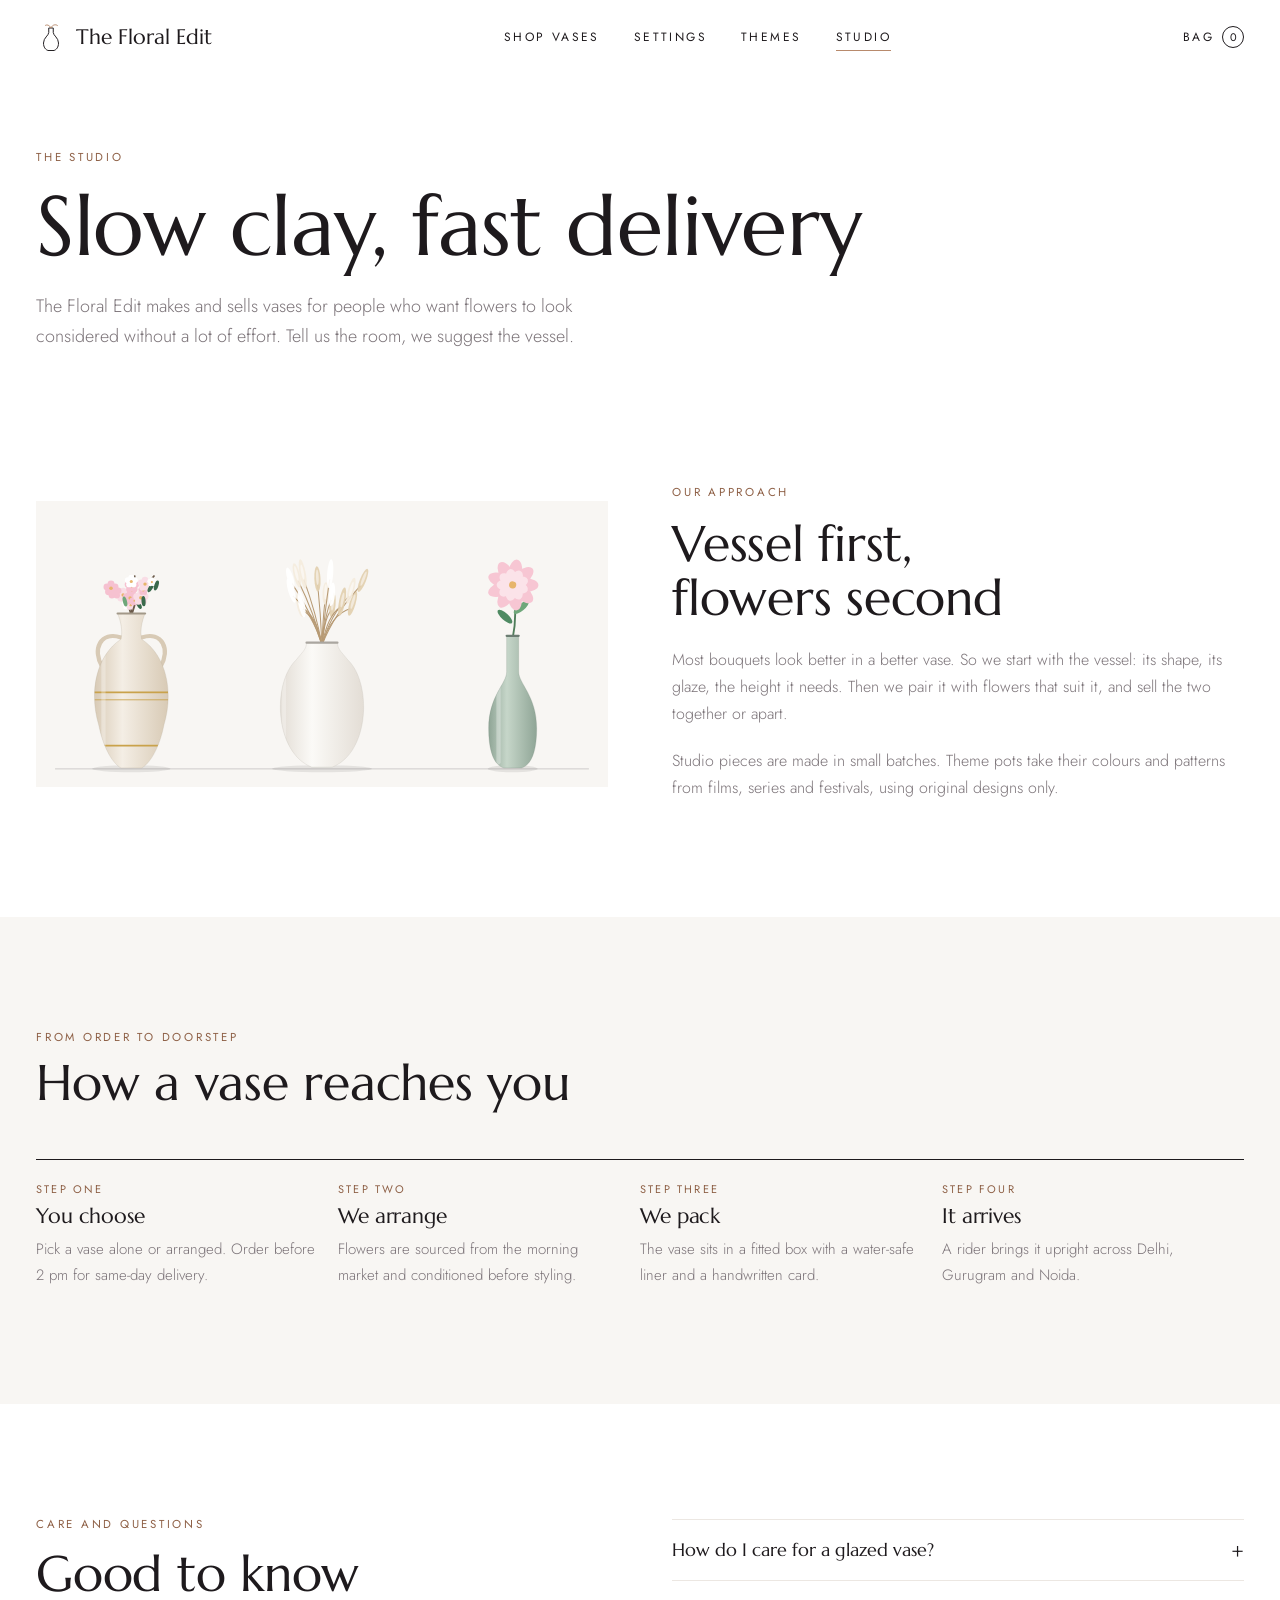
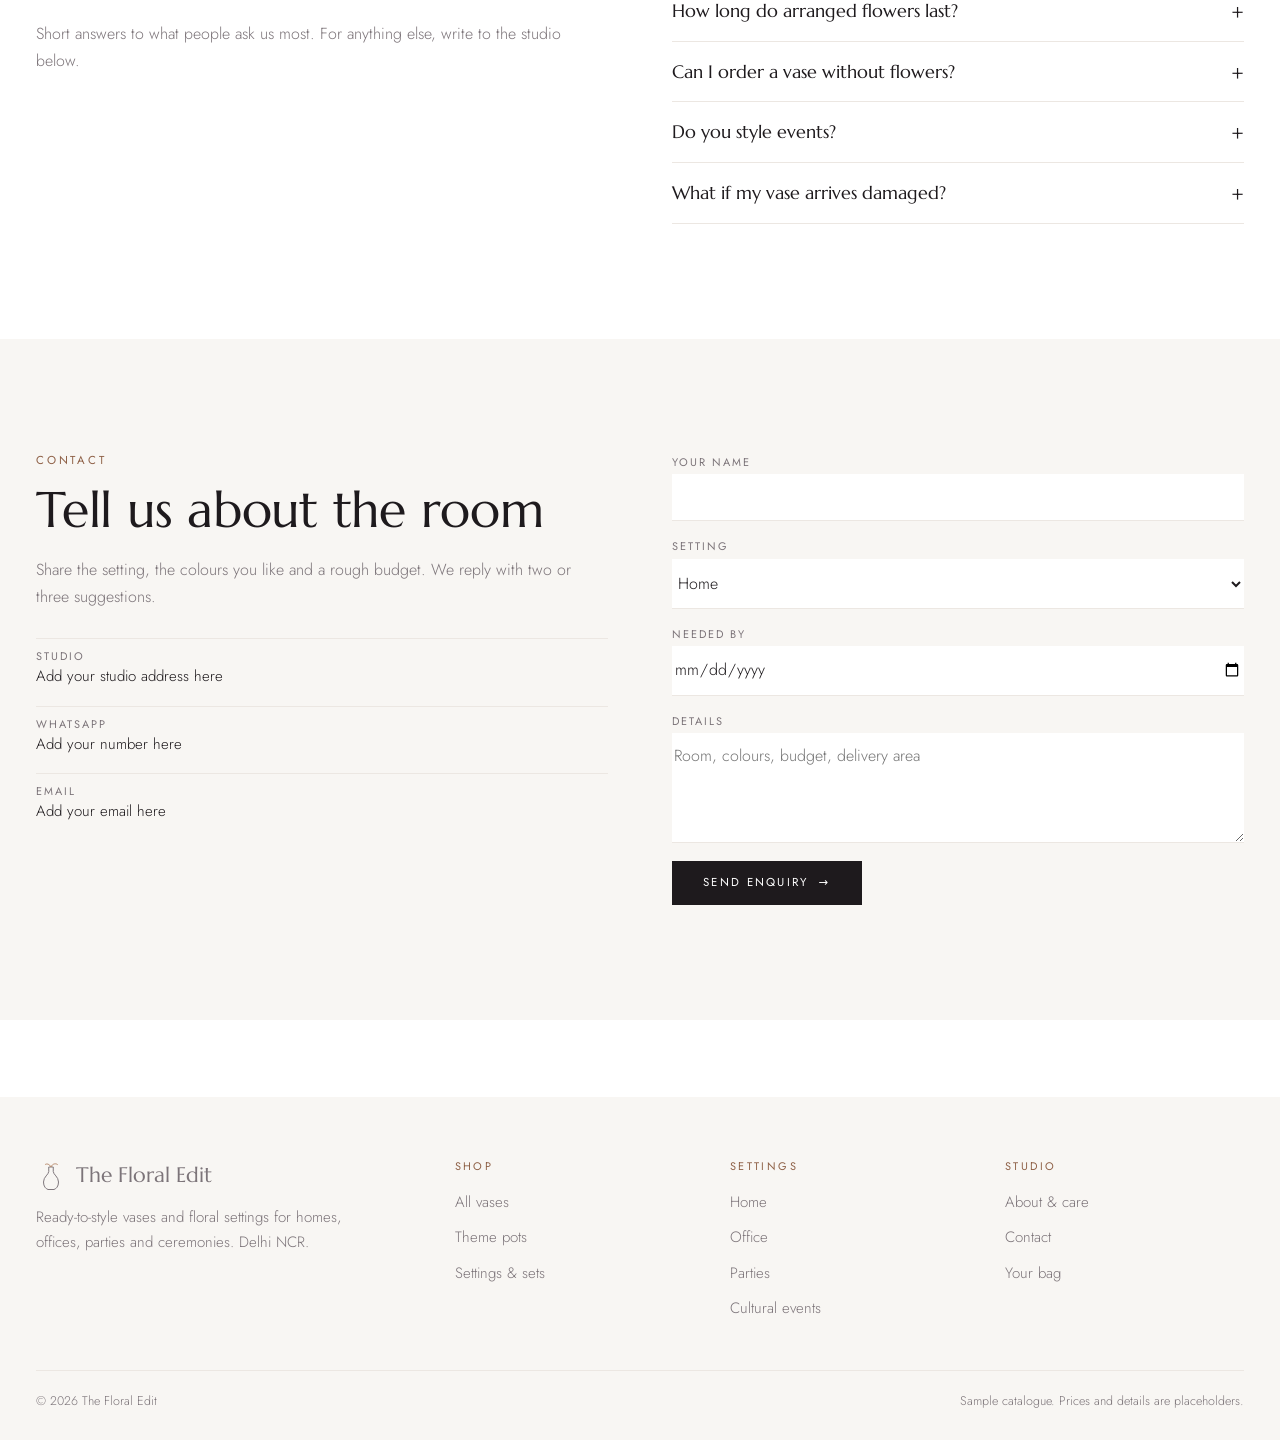
==== about.html @ 70cbea29 "Add files via upload" ====
<!doctype html>
<html lang="en" class="sub"><head><meta charset="utf-8"><meta name="viewport" content="width=device-width,initial-scale=1,viewport-fit=cover">
<title>Studio | The Floral Edit</title>
<link rel="stylesheet" href="https://fonts.googleapis.com/css2?family=Jost:wght@300;400;500&family=Marcellus&display=swap">
<link rel="stylesheet" href="assets/style.css">
<style>#contact{scroll-margin-top:96px}</style>
</head><body>
<main>
  <div class="wrap">
    <div class="intro"><span class="eyebrow">The studio</span><h1>Slow clay, fast delivery</h1>
      <p>The Floral Edit makes and sells vases for people who want flowers to look considered without a lot of effort. Tell us the room, we suggest the vessel.</p></div>
  </div>

  <section class="sec">
    <div class="wrap cols">
      <div class="set-pic" data-rv="scale" id="pic"></div>
      <div class="set-txt" data-rv>
        <span class="eyebrow">Our approach</span>
        <h2>Vessel first, flowers second</h2>
        <p class="mute">Most bouquets look better in a better vase. So we start with the vessel: its shape, its glaze, the height it needs. Then we pair it with flowers that suit it, and sell the two together or apart.</p>
        <p class="mute">Studio pieces are made in small batches. Theme pots take their colours and patterns from films, series and festivals, using original designs only.</p>
      </div>
    </div>
  </section>

  <section class="sec band">
    <div class="wrap">
      <div class="head" data-rv><div><span class="eyebrow">From order to doorstep</span><h2>How a vase reaches you</h2></div></div>
      <div class="steps" data-stagger>
        <div class="step" data-rv><span class="n">Step one</span><h3>You choose</h3><p>Pick a vase alone or arranged. Order before 2 pm for same-day delivery.</p></div>
        <div class="step" data-rv><span class="n">Step two</span><h3>We arrange</h3><p>Flowers are sourced from the morning market and conditioned before styling.</p></div>
        <div class="step" data-rv><span class="n">Step three</span><h3>We pack</h3><p>The vase sits in a fitted box with a water-safe liner and a handwritten card.</p></div>
        <div class="step" data-rv><span class="n">Step four</span><h3>It arrives</h3><p>A rider brings it upright across Delhi, Gurugram and Noida.</p></div>
      </div>
    </div>
  </section>

  <section class="sec">
    <div class="wrap cols" style="align-items:start">
      <div data-rv style="display:grid;gap:18px"><span class="eyebrow">Care and questions</span><h2>Good to know</h2><p class="mute">Short answers to what people ask us most. For anything else, write to the studio below.</p></div>
      <div data-rv>
        <details><summary>How do I care for a glazed vase?</summary><p>Wash by hand with warm water and mild soap. Dry upright. Avoid dishwashers and sudden temperature changes.</p></details>
        <details><summary>How long do arranged flowers last?</summary><p>Fresh arrangements typically last five to seven days with fresh water every second day. Dried and preserved pieces last a year or more away from direct sun.</p></details>
        <details><summary>Can I order a vase without flowers?</summary><p>Yes. Every vase has a vase-only option, packed empty and ready for your own flowers.</p></details>
        <details><summary>Do you style events?</summary><p>Yes. Use the form below for weddings, pujas, mehendis, dinners and office events. We usually reply within a day.</p></details>
        <details><summary>What if my vase arrives damaged?</summary><p>Message us within 24 hours with a photo and we will replace it.</p></details>
      </div>
    </div>
  </section>

  <section class="sec band" id="contact">
    <div class="wrap cols" style="align-items:start">
      <div style="display:grid;gap:18px" data-rv>
        <span class="eyebrow">Contact</span><h2>Tell us about the room</h2>
        <p class="mute">Share the setting, the colours you like and a rough budget. We reply with two or three suggestions.</p>
        <div class="deets" style="margin-top:10px">
          <div><span>Studio</span>Add your studio address here</div>
          <div><span>WhatsApp</span>Add your number here</div>
          <div><span>Email</span>Add your email here</div>
        </div>
      </div>
      <form class="form" id="f" data-rv novalidate>
        <label for="f1">Your name<input id="f1" autocomplete="name"></label>
        <label for="f2">Setting<select id="f2" style="width:100%"><option>Home</option><option>Office</option><option>Party</option><option>Cultural event</option><option>Theme pot</option></select></label>
        <label for="f3">Needed by<input id="f3" type="date"></label>
        <label for="f4">Details<textarea id="f4" placeholder="Room, colours, budget, delivery area"></textarea></label>
        <button class="btn" type="submit" style="justify-self:start">Send enquiry</button>
        <div class="note" id="fm" hidden></div>
      </form>
    </div>
  </section>
</main>
<script src="assets/data.js"></script>
<script src="assets/art.js"></script>
<script src="assets/app.js"></script>
<script>
(function(){
  App.layout('about');
  var D=DATA;
  document.getElementById('pic').innerHTML=Art.group(['aurelia','moonlight','wren'].map(function(id){return {p:D.byId[id],arranged:true}}));
  document.getElementById('f').addEventListener('submit',function(e){
    e.preventDefault();var n=document.getElementById('f1').value.trim(),m=document.getElementById('fm');m.hidden=false;
    m.textContent=n?'Thanks, '+n+'. This preview form is not connected to an inbox yet, so connect it to WhatsApp or email before going live.':'Please add your name so we know who to reply to.';
    if(!n)document.getElementById('f1').focus();
  });
  App.reveal();
})();
</script>
</body></html>
---- assets/style.css ----
/* The Floral Edit: white, airy, hairline. One deliberate light look. */
:root{
  --bg:#FFFFFF; --soft:#F8F6F3; --soft2:#F0ECE7; --ink:#1E1A1D; --mute:#7C7479; --line:#ECE7E2;
  --accent:#B88A6C; --accent-d:#8E6046; --sage:#8FA596;
  --display:"Marcellus",Georgia,serif; --body:"Jost",system-ui,sans-serif; --ease:cubic-bezier(.2,.7,.2,1);
  color-scheme:light;
}
*{box-sizing:border-box}
html{scroll-behavior:smooth;background:#fff}
html.sub{padding-top:env(safe-area-inset-top,0px);padding-bottom:env(safe-area-inset-bottom,0px)}
body{margin:0;background:var(--bg);color:var(--ink);font:300 16px/1.7 var(--body);-webkit-font-smoothing:antialiased;animation:pagein .9s var(--ease) both}
@keyframes pagein{from{opacity:0}to{opacity:1}}
img,svg{max-width:100%}
a{color:inherit}
h1,h2,h3,h4{font-family:var(--display);font-weight:400;margin:0;line-height:1.08;text-wrap:balance;letter-spacing:-.005em}
h1{font-size:clamp(2.7rem,6.6vw,5.3rem)}
h2{font-size:clamp(1.9rem,4vw,3.1rem)}
h3{font-size:1.3rem}
p{margin:0;max-width:62ch}
:focus-visible{outline:1.5px solid var(--accent);outline-offset:3px}
.wrap{max-width:1240px;margin:0 auto;padding-left:max(16px,env(safe-area-inset-left,0px));padding-right:max(16px,env(safe-area-inset-right,0px))}
.eyebrow{font:400 11.5px/1 var(--body);letter-spacing:.24em;text-transform:uppercase;color:var(--accent-d)}
.mute{color:var(--mute)}
.sec{padding-block:clamp(64px,9vw,116px)}
.band{background:var(--soft)}
.head{display:flex;justify-content:space-between;align-items:flex-end;gap:20px 40px;flex-wrap:wrap;margin-bottom:clamp(28px,4vw,48px)}
.head>div{display:grid;gap:14px;min-width:0}
.head p{color:var(--mute);max-width:46ch}
.orn{display:block;width:84px;height:14px;margin:0 0 4px;color:var(--accent)}

/* buttons */
.btn{position:relative;display:inline-flex;align-items:center;gap:10px;padding:15px 30px;border:1px solid var(--ink);background:var(--ink);color:#fff;font:400 11.5px/1 var(--body);letter-spacing:.2em;text-transform:uppercase;text-decoration:none;cursor:pointer;overflow:hidden;transition:color .4s var(--ease),background .4s var(--ease),border-color .4s}
.btn::after{content:"\2192";transition:transform .4s var(--ease)}
.btn:hover::after{transform:translateX(5px)}
.btn:hover{background:var(--accent);border-color:var(--accent)}
.btn.ghost{background:transparent;color:var(--ink)}
.btn.ghost:hover{background:var(--ink);color:#fff;border-color:var(--ink)}
.btn.sm{padding:12px 20px}
.btn.plain::after{display:none}
.link{font:400 12px/1 var(--body);letter-spacing:.18em;text-transform:uppercase;text-decoration:none;border-bottom:1px solid var(--accent);padding-bottom:6px;white-space:nowrap}
.link:hover{color:var(--accent-d)}

/* header */
.hdr{position:sticky;top:env(safe-area-inset-top,0px);z-index:60;background:rgba(255,255,255,.88);backdrop-filter:blur(14px);-webkit-backdrop-filter:blur(14px);border-bottom:1px solid transparent;transition:border-color .4s,box-shadow .4s}
.hdr.scrolled{border-bottom-color:var(--line)}
.hdr-in{display:flex;align-items:center;justify-content:space-between;gap:16px;height:74px}
.logo{display:flex;align-items:center;gap:10px;text-decoration:none;font:400 21px/1 var(--display);white-space:nowrap}
.logo svg{width:30px;height:30px;flex:none}
.nav{display:flex;gap:34px}
.nav a{position:relative;text-decoration:none;font:400 12px/1 var(--body);letter-spacing:.2em;text-transform:uppercase;padding:8px 0}
.nav a::after{content:"";position:absolute;left:0;right:0;bottom:0;height:1px;background:var(--accent);transform:scaleX(0);transform-origin:left;transition:transform .5s var(--ease)}
.nav a:hover::after,.nav a.on::after{transform:scaleX(1)}
.hdr-r{display:flex;align-items:center;gap:18px}
.bag{font:400 12px/1 var(--body);letter-spacing:.2em;text-transform:uppercase;text-decoration:none;display:flex;align-items:center;gap:8px}
.bag b{display:inline-grid;place-items:center;min-width:22px;height:22px;border:1px solid var(--ink);border-radius:50%;font-weight:400;font-size:11px;letter-spacing:0;transition:background .3s,color .3s}
.bag b.bump{animation:bump .5s var(--ease)}
@keyframes bump{40%{transform:scale(1.35);background:var(--accent);color:#fff;border-color:var(--accent)}}
.burger{display:none;width:40px;height:40px;background:none;border:0;cursor:pointer;position:relative;padding:0}
.burger i{position:absolute;left:10px;right:10px;height:1px;background:var(--ink);transition:transform .4s var(--ease),top .4s var(--ease)}
.burger i:nth-child(1){top:16px}.burger i:nth-child(2){top:23px}
.burger[aria-expanded="true"] i:nth-child(1){top:20px;transform:rotate(45deg)}
.burger[aria-expanded="true"] i:nth-child(2){top:20px;transform:rotate(-45deg)}
.prog{position:absolute;left:0;bottom:-1px;height:1px;width:0;background:var(--accent)}

/* reveal on scroll */
.rv{opacity:0;transform:translateY(34px);transition:opacity 1.1s var(--ease),transform 1.1s var(--ease);transition-delay:var(--d,0s)}
.rv.in{opacity:1;transform:none}
.rv.fade{transform:none}
.rv.scale{transform:scale(.96)}
.rv.scale.in{transform:none}
[data-par]{will-change:transform}

/* masthead */
.hero{display:grid;grid-template-columns:1.05fr .95fr;gap:clamp(24px,5vw,72px);align-items:center;padding-block:clamp(28px,5vw,64px) clamp(24px,4vw,48px)}
.hero-copy{display:grid;gap:26px;min-width:0}
.hero-copy .lede{font-size:18px;color:var(--mute);max-width:44ch}
.hero-copy h1 span{display:inline-block;overflow:hidden;vertical-align:top}
.hero-copy h1 span i{display:inline-block;font-style:normal;transform:translateY(105%);animation:rise 1.2s var(--ease) forwards;animation-delay:var(--d,.1s)}
@keyframes rise{to{transform:none}}
.hero-copy h1 em{font-style:normal;color:var(--accent-d)}
.cta{display:flex;gap:14px;flex-wrap:wrap}
.hero-art{position:relative;width:100%;max-width:500px;margin-left:auto;aspect-ratio:240/410}
.hero-art .arch{position:absolute;left:8%;right:8%;top:20%;bottom:0;border-radius:999px 999px 0 0;background:linear-gradient(180deg,var(--soft2),var(--soft))}
.hero-art svg{position:absolute;inset:0;width:100%;height:100%;overflow:visible}
.draw{stroke-dasharray:1;stroke-dashoffset:1;animation:draw 2.2s var(--ease) forwards}
@keyframes draw{to{stroke-dashoffset:0}}
.outline{animation:fadeout 1s 2.9s forwards}
@keyframes fadeout{to{opacity:0}}
.colour{opacity:0;animation:fadein 1.6s 2.1s var(--ease) forwards}
@keyframes fadein{to{opacity:1}}
.petal{position:absolute;top:-6%;width:14px;height:14px;border-radius:70% 0 70% 0;background:#F3C2CF;opacity:0;animation:fall linear infinite;pointer-events:none}
@keyframes fall{0%{transform:translate(0,0) rotate(0);opacity:0}10%{opacity:.75}90%{opacity:.6}100%{transform:translate(var(--dx,40px),105vh) rotate(380deg);opacity:0}}

/* marquee */
.marq{overflow:hidden;border-block:1px solid var(--line);padding-block:20px;background:#fff}
.marq-t{display:flex;gap:56px;width:max-content;animation:marq 46s linear infinite;font:400 1.5rem/1 var(--display);color:var(--ink)}
.marq-t span{display:flex;align-items:center;gap:56px;white-space:nowrap}
.marq-t span::after{content:"";width:9px;height:9px;border:1px solid var(--accent);border-radius:50% 0 50% 0;transform:rotate(45deg)}
@keyframes marq{to{transform:translateX(-50%)}}

/* product cards */
.grid{display:grid;grid-template-columns:repeat(auto-fill,minmax(250px,1fr));gap:44px 26px}
.card{position:relative;display:grid;gap:14px;align-content:start;min-width:0}
.card .aw{position:relative;overflow:hidden}
.card .art{position:relative;background:var(--soft);aspect-ratio:4/5;display:grid;place-items:end center;overflow:hidden;text-decoration:none}
.card .art svg{width:80%;height:auto;display:block;margin-bottom:6%;transition:transform .9s var(--ease)}
.card:hover .art svg{transform:translateY(-8px) scale(1.03)}
.card .badge{position:absolute;left:12px;top:12px;font:400 10px/1 var(--body);letter-spacing:.18em;text-transform:uppercase;background:#fff;padding:7px 9px;z-index:2}
.card .quick{position:absolute;left:12px;right:12px;bottom:12px;z-index:2;transform:translateY(130%);transition:transform .6s var(--ease)}
.card:hover .quick,.card:focus-within .quick{transform:none}
@media (hover:none){.card .quick{transform:none}}
.card .quick .btn{width:100%;justify-content:center;background:#fff;color:var(--ink);border-color:#fff}
.card .quick .btn:hover{background:var(--ink);color:#fff;border-color:var(--ink)}
.card .meta{display:flex;justify-content:space-between;gap:12px;align-items:baseline}
.card h3{font-size:1.2rem}
.card h3 a{text-decoration:none}
.card .price{font:400 14px/1 var(--body);white-space:nowrap}
.card .sub{font-size:13.5px;color:var(--mute)}

/* settings tiles */
.tiles{display:grid;grid-template-columns:repeat(2,1fr);gap:24px}
.tile{position:relative;display:grid;gap:14px;text-decoration:none;min-width:0}
.tile .pic{overflow:hidden;background:var(--soft);aspect-ratio:16/11}
.tile .pic svg{width:100%;height:100%;display:block;transition:transform 1.2s var(--ease);object-fit:cover}
.tile:hover .pic svg{transform:scale(1.05)}
.tile .row{display:flex;justify-content:space-between;align-items:baseline;gap:12px}
.tile h3{font-size:1.6rem}
.tile .t{font-size:14px;color:var(--mute)}

/* theme strip */
.strip{display:flex;gap:22px;overflow-x:auto;padding-bottom:18px;scroll-snap-type:x proximity;scrollbar-width:thin;scrollbar-color:var(--line) transparent}
.strip .card{flex:0 0 min(260px,70vw);scroll-snap-align:start}

/* values */
.vals{display:grid;grid-template-columns:repeat(3,1fr);gap:40px}
.val{display:grid;gap:14px;align-content:start}
.val svg{width:56px;height:56px;color:var(--accent)}
.val p{color:var(--mute);font-size:15px}

/* filters */
.bar{display:flex;gap:14px 28px;flex-wrap:wrap;align-items:center;justify-content:space-between;border-block:1px solid var(--line);padding-block:14px;margin-bottom:36px}
.chips{display:flex;gap:6px 22px;flex-wrap:wrap}
.chip{background:none;border:0;border-bottom:1px solid transparent;padding:8px 0;font:400 12px/1 var(--body);letter-spacing:.18em;text-transform:uppercase;color:var(--mute);cursor:pointer;transition:color .3s,border-color .3s}
.chip:hover{color:var(--ink)}
.chip[aria-pressed="true"],.chip[aria-selected="true"]{color:var(--ink);border-bottom-color:var(--accent)}
.sel{display:flex;gap:12px;align-items:center;flex-wrap:wrap;font-size:13px;color:var(--mute)}
select,input,textarea{font:300 16px/1.4 var(--body);color:var(--ink);background:#fff;border:0;border-bottom:1px solid var(--line);padding:12px 2px;border-radius:0;width:100%;transition:border-color .3s}
select{width:auto;padding-right:6px;cursor:pointer}
input:focus,textarea:focus,select:focus{outline:none;border-bottom-color:var(--accent)}
textarea{min-height:110px;resize:vertical}
label{display:grid;gap:4px;font:400 11px/1.4 var(--body);letter-spacing:.18em;text-transform:uppercase;color:var(--mute)}
.empty{padding:60px 0;text-align:center;color:var(--mute)}

/* page intro */
.intro{padding-block:clamp(40px,6vw,84px) clamp(8px,2vw,20px);display:grid;gap:18px}
.intro p{color:var(--mute);font-size:18px;max-width:54ch}

/* settings page */
.set{display:grid;grid-template-columns:1.2fr .8fr;gap:clamp(24px,5vw,72px);align-items:center;padding-block:clamp(40px,6vw,84px);border-top:1px solid var(--line)}
.set.flip{grid-template-columns:.8fr 1.2fr}
.set.flip .set-pic{order:2}
.set-pic{background:var(--soft);overflow:hidden;min-width:0}
.set-pic svg{display:block;width:100%;height:auto}
.set-txt{display:grid;gap:20px;min-width:0}
.set-txt ul{margin:0;padding:0;list-style:none;display:grid;gap:10px}
.set-txt li{padding-left:22px;position:relative;font-size:15px;color:var(--mute)}
.set-txt li::before{content:"";position:absolute;left:0;top:.65em;width:10px;height:1px;background:var(--accent)}
.looks{display:grid;grid-template-columns:repeat(2,1fr);gap:22px;padding-bottom:clamp(40px,6vw,84px)}
.look{background:var(--soft);display:grid;gap:0;min-width:0}
.look .pic{padding:18px 12px 0}
.look .pic svg{display:block;width:100%;height:auto}
.look .inf{background:#fff;border:1px solid var(--line);border-top:0;padding:20px;display:grid;gap:10px}
.look .inf .row{display:flex;justify-content:space-between;gap:12px;align-items:baseline;flex-wrap:wrap}
.look small{font-size:13px;color:var(--mute)}
.look s{color:var(--mute);margin-right:8px;font-size:13px}

/* themes */
.tgrid{display:grid;grid-template-columns:repeat(auto-fill,minmax(300px,1fr));gap:40px 28px}
.tcard{display:grid;gap:16px;align-content:start;min-width:0}
.tcard .pic{background:var(--soft);aspect-ratio:1/1.05;display:grid;place-items:end center;overflow:hidden;position:relative}
.tcard .pic svg{width:72%;height:auto;margin-bottom:5%;transition:transform 1s var(--ease)}
.tcard:hover .pic svg{transform:translateY(-8px) rotate(-1deg)}
.tcard .insp{font:400 11px/1.5 var(--body);letter-spacing:.16em;text-transform:uppercase;color:var(--accent-d)}
.tcard h3{font-size:1.5rem}
.tcard p{font-size:15px;color:var(--mute)}
.swatches{display:flex;gap:6px}
.swatches i{width:14px;height:14px;border-radius:50%;border:1px solid rgba(0,0,0,.08)}
.tcard .row{display:flex;justify-content:space-between;gap:12px;align-items:center;flex-wrap:wrap}
.fine{font-size:12.5px;color:var(--mute);max-width:80ch;line-height:1.6;border-top:1px solid var(--line);padding-top:18px;margin-top:48px}

/* product page */
.crumb{font:400 11.5px/1 var(--body);letter-spacing:.18em;text-transform:uppercase;color:var(--mute);padding-block:26px 8px}
.crumb a{text-decoration:none}
.pd{display:grid;grid-template-columns:1.1fr .9fr;gap:clamp(28px,5vw,72px);align-items:start;padding-bottom:clamp(40px,6vw,80px)}
.pd-art{position:relative;background:var(--soft);aspect-ratio:1/1.08;display:grid;place-items:end center;overflow:hidden;min-width:0}
.pd-art svg{width:74%;height:auto;margin-bottom:4%}
.pd-info{display:grid;gap:22px;min-width:0}
.pd-info .price{font:400 1.5rem/1 var(--display)}
.opts{display:grid;gap:10px}
.opt{display:flex;justify-content:space-between;align-items:center;gap:12px;padding:16px 18px;border:1px solid var(--line);cursor:pointer;transition:border-color .3s,background .3s}
.opt:hover{border-color:var(--ink)}
.opt[aria-checked="true"]{border-color:var(--ink);background:var(--soft)}
.opt small{color:var(--mute);display:block;font-size:13px}
.opt span:last-child{font-size:14px;white-space:nowrap}
.qty{display:inline-flex;align-items:center;border:1px solid var(--line)}
.qty button{width:40px;height:44px;background:none;border:0;cursor:pointer;font-size:18px;color:var(--ink)}
.qty b{min-width:34px;text-align:center;font-weight:400}
.spec{display:grid;gap:0;border-top:1px solid var(--line);font-size:14px}
.spec div{display:flex;justify-content:space-between;gap:20px;padding:12px 0;border-bottom:1px solid var(--line)}
.spec span:first-child{color:var(--mute)}
.pills{display:flex;gap:8px;flex-wrap:wrap}
.pills a{font:400 11px/1 var(--body);letter-spacing:.16em;text-transform:uppercase;text-decoration:none;border:1px solid var(--line);padding:9px 12px;transition:border-color .3s}
.pills a:hover{border-color:var(--ink)}

/* cart */
.cart{display:grid;grid-template-columns:1.4fr .8fr;gap:clamp(28px,5vw,64px);align-items:start;padding-bottom:clamp(48px,7vw,96px)}
.line{display:grid;grid-template-columns:96px 1fr auto;gap:18px;padding-block:20px;border-bottom:1px solid var(--line);align-items:center}
.line:first-child{border-top:1px solid var(--line)}
.line .th{background:var(--soft);aspect-ratio:4/5;display:grid;place-items:end center;overflow:hidden}
.line .th svg{width:84%;height:auto}
.line h3{font-size:1.15rem}
.line .sub{font-size:13.5px;color:var(--mute)}
.line .ctl{display:flex;gap:16px;align-items:center;margin-top:10px;flex-wrap:wrap}
.line .ctl button.x{background:none;border:0;border-bottom:1px solid var(--line);font:400 11px/1.6 var(--body);letter-spacing:.16em;text-transform:uppercase;color:var(--mute);cursor:pointer;padding:0}
.line .qty button{height:34px;width:34px}
.sum{background:var(--soft);padding:30px;display:grid;gap:14px;position:sticky;top:calc(96px + env(safe-area-inset-top,0px));min-width:0}
.sum .r{display:flex;justify-content:space-between;gap:12px;font-size:15px}
.sum .tot{font:400 1.4rem/1 var(--display);border-top:1px solid var(--line);padding-top:16px}
.sum form{display:grid;gap:14px;margin-top:8px}
.sum input,.sum textarea{background:transparent}
.note{padding:16px;border-left:2px solid var(--accent);background:#fff;font-size:14.5px}
.meter{height:3px;background:var(--line);position:relative;overflow:hidden}
.meter i{position:absolute;inset:0 auto 0 0;background:var(--accent);transition:width .8s var(--ease)}

/* about */
.cols{display:grid;grid-template-columns:1fr 1fr;gap:clamp(28px,5vw,72px);align-items:center}
.steps{display:grid;grid-template-columns:repeat(4,1fr);gap:0;border-top:1px solid var(--ink)}
.step{padding:24px 22px 0 0;display:grid;gap:10px;align-content:start;min-width:0}
.step .n{font:400 11px/1 var(--body);letter-spacing:.2em;text-transform:uppercase;color:var(--accent-d)}
.step p{font-size:15px;color:var(--mute)}
details{border-bottom:1px solid var(--line);padding-block:18px}
details:first-of-type{border-top:1px solid var(--line)}
summary{cursor:pointer;list-style:none;display:flex;justify-content:space-between;gap:16px;font:400 1.15rem/1.3 var(--display)}
summary::-webkit-details-marker{display:none}
summary::after{content:"+";font:300 1.4rem/1 var(--body);transition:transform .4s var(--ease)}
details[open] summary::after{transform:rotate(45deg)}
details p{margin-top:12px;color:var(--mute);font-size:15px}
.form{display:grid;gap:18px}
.deets{display:grid;gap:16px}
.deets div{display:grid;gap:2px;border-top:1px solid var(--line);padding-top:12px;font-size:15px}
.deets span{font:400 11px/1 var(--body);letter-spacing:.18em;text-transform:uppercase;color:var(--mute)}

/* footer */
.ftr{background:var(--soft);margin-top:clamp(40px,6vw,80px);padding-block:64px 28px}
.ftr-g{display:grid;grid-template-columns:1.6fr 1fr 1fr 1fr;gap:36px}
.ftr h4{font:400 11px/1 var(--body);letter-spacing:.22em;text-transform:uppercase;color:var(--accent-d);margin-bottom:18px}
.ftr ul{list-style:none;margin:0;padding:0;display:grid;gap:10px;font-size:15px}
.ftr a{text-decoration:none;color:var(--mute)}
.ftr a:hover{color:var(--ink)}
.ftr .brand p{color:var(--mute);margin-top:14px;font-size:15px;max-width:34ch}
.ftr-b{display:flex;justify-content:space-between;gap:12px;flex-wrap:wrap;border-top:1px solid var(--line);margin-top:48px;padding-top:20px;font-size:12.5px;color:var(--mute)}

/* toast */
.toast{position:fixed;left:50%;bottom:calc(24px + env(safe-area-inset-bottom,0px));transform:translate(-50%,30px);background:var(--ink);color:#fff;padding:14px 22px;font:400 12px/1.2 var(--body);letter-spacing:.14em;text-transform:uppercase;opacity:0;pointer-events:none;transition:opacity .5s var(--ease),transform .5s var(--ease);z-index:90;max-width:calc(100vw - 32px)}
.toast.on{opacity:1;transform:translate(-50%,0)}
.toast a{color:#fff;border-bottom:1px solid var(--accent);margin-left:14px;text-decoration:none}

/* scene animations */
.flame{transform-box:fill-box;transform-origin:50% 100%;animation:flick 1.5s ease-in-out infinite}
@keyframes flick{0%,100%{transform:scale(1,1) rotate(-2deg)}33%{transform:scale(.9,1.12) rotate(3deg)}66%{transform:scale(1.06,.92) rotate(-3deg)}}
.twink{animation:twink 2.6s ease-in-out infinite}
@keyframes twink{0%,100%{opacity:1}50%{opacity:.25}}
.sunbeam{animation:beam 9s ease-in-out infinite alternate}
@keyframes beam{from{opacity:.1}to{opacity:.28}}

/* responsive */
@media (max-width:900px){
  .hero,.set,.set.flip,.pd,.cart,.cols{grid-template-columns:1fr}
  .set.flip .set-pic{order:0}
  .hero-art{margin:0 auto;max-width:380px}
  .vals,.steps{grid-template-columns:1fr 1fr}
  .ftr-g{grid-template-columns:1fr 1fr}
  .sum{position:static}
}
@media (max-width:760px){
  .burger{display:block}
  .nav{position:absolute;left:0;right:0;top:100%;background:#fff;border-bottom:1px solid var(--line);flex-direction:column;gap:0;padding:8px max(16px,env(safe-area-inset-left,0px)) 16px;max-height:0;overflow:hidden;visibility:hidden;opacity:0;transition:opacity .4s}
  .nav.open{max-height:80vh;visibility:visible;opacity:1}
  .nav a{padding:16px 0;border-bottom:1px solid var(--line)}
  .tiles,.looks{grid-template-columns:1fr}
}
@media (max-width:520px){
  .vals,.steps,.ftr-g{grid-template-columns:1fr}
  .line{grid-template-columns:72px 1fr}
  .line>.lp{grid-column:2}
  .grid{grid-template-columns:repeat(2,1fr);gap:30px 14px}
  .card .badge{display:none}
  .bag span{display:none}
}
@media (prefers-reduced-motion:reduce){
  *,*::before,*::after{animation-duration:.01ms!important;animation-iteration-count:1!important;transition-duration:.01ms!important;scroll-behavior:auto!important}
  .rv{opacity:1;transform:none}.draw{stroke-dashoffset:0}.colour{opacity:1}.outline{opacity:0}.hero-copy h1 span i{transform:none}
}
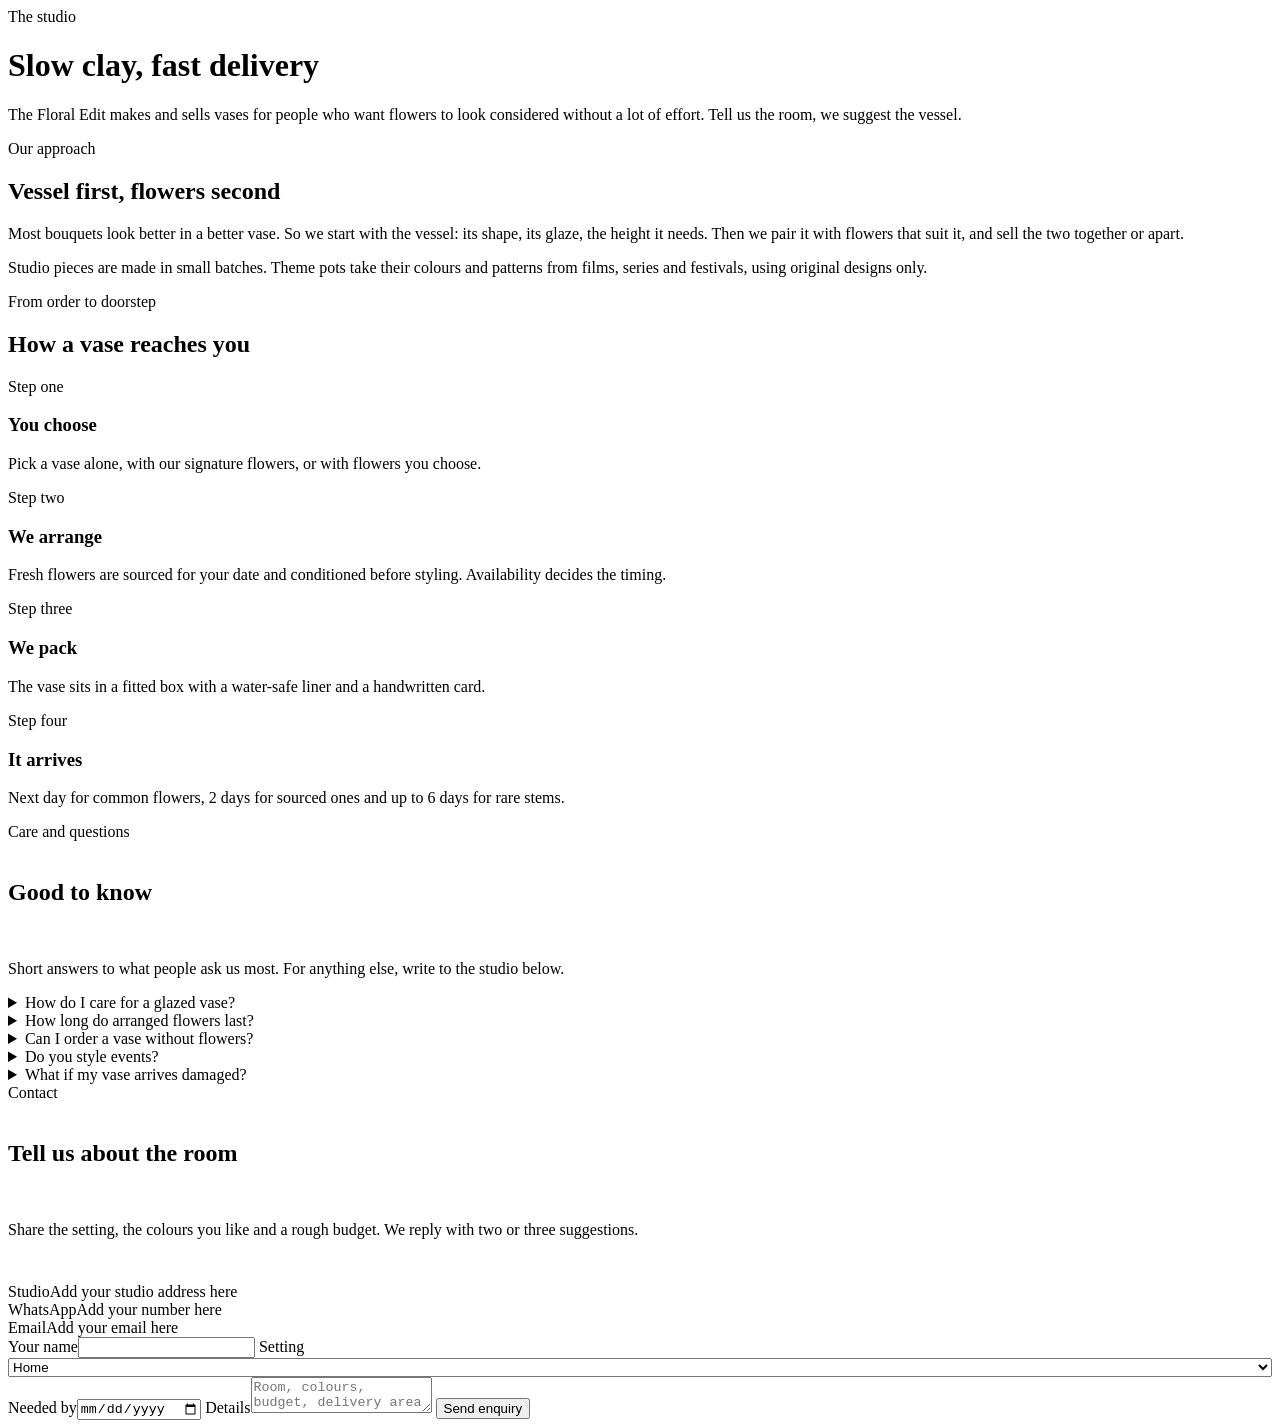
==== commit 2b4ef336: "Add files via upload" ====
--- a/about.html
+++ b/about.html
@@ -2,6 +2,8 @@
 <html lang="en" class="sub"><head><meta charset="utf-8"><meta name="viewport" content="width=device-width,initial-scale=1,viewport-fit=cover">
 <title>Studio | The Floral Edit</title>
 <link rel="stylesheet" href="https://fonts.googleapis.com/css2?family=Jost:wght@300;400;500&family=Marcellus&display=swap">
+<meta name="theme-color" content="#3D631C">
+<link rel="icon" type="image/png" href="assets/favicon.png">
 <link rel="stylesheet" href="assets/style.css">
 <style>#contact{scroll-margin-top:96px}</style>
 </head><body>
@@ -27,10 +29,10 @@
     <div class="wrap">
       <div class="head" data-rv><div><span class="eyebrow">From order to doorstep</span><h2>How a vase reaches you</h2></div></div>
       <div class="steps" data-stagger>
-        <div class="step" data-rv><span class="n">Step one</span><h3>You choose</h3><p>Pick a vase alone or arranged. Order before 2 pm for same-day delivery.</p></div>
-        <div class="step" data-rv><span class="n">Step two</span><h3>We arrange</h3><p>Flowers are sourced from the morning market and conditioned before styling.</p></div>
+        <div class="step" data-rv><span class="n">Step one</span><h3>You choose</h3><p>Pick a vase alone, with our signature flowers, or with flowers you choose.</p></div>
+        <div class="step" data-rv><span class="n">Step two</span><h3>We arrange</h3><p>Fresh flowers are sourced for your date and conditioned before styling. Availability decides the timing.</p></div>
         <div class="step" data-rv><span class="n">Step three</span><h3>We pack</h3><p>The vase sits in a fitted box with a water-safe liner and a handwritten card.</p></div>
-        <div class="step" data-rv><span class="n">Step four</span><h3>It arrives</h3><p>A rider brings it upright across Delhi, Gurugram and Noida.</p></div>
+        <div class="step" data-rv><span class="n">Step four</span><h3>It arrives</h3><p>Next day for common flowers, 2 days for sourced ones and up to 6 days for rare stems.</p></div>
       </div>
     </div>
   </section>
